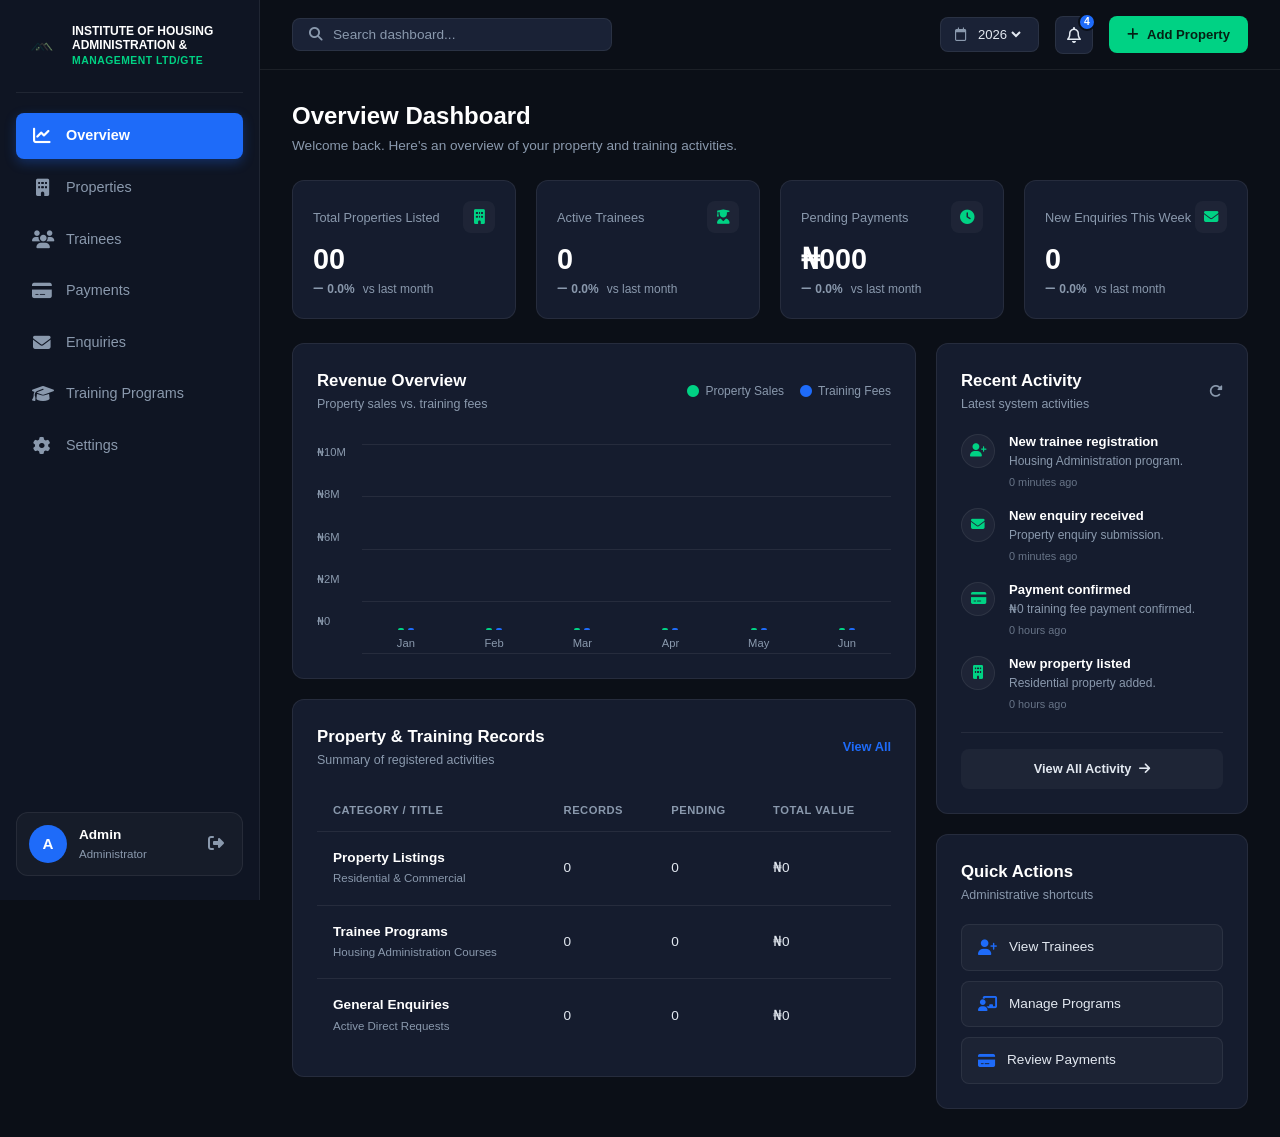
==== index.html @ 67431ed0 "Renamed file to index.html and style.css" ====
<!DOCTYPE html>
<html lang="en">

<head>
  <meta charset="UTF-8">
  <meta name="viewport" content="width=device-width, initial-scale=1.0">
  <title>Overview Dashboard - IHAM</title>
  <link rel="stylesheet" href="style.css">
  <link rel="stylesheet" href="https://cdnjs.cloudflare.com/ajax/libs/font-awesome/6.5.2/css/all.min.css">
</head>

<body>

  <div class="app-layout">

    <!-- SIDEBAR NAVIGATION -->
    <aside class="sidebar">
      
      <!-- Logo Branding -->
      <a href="overviewdashboard.html" class="logo">
        <div class="logo-mark">
          <img src="image/original logo.png" alt="Institute Logo">
        </div>
        <div class="logo-text">
          <span>INSTITUTE OF HOUSING ADMINISTRATION &amp;</span>
          <small>MANAGEMENT LTD/GTE</small>
        </div>
      </a>

      <!-- Main Navigation Links -->
      <nav class="sidebar-nav">
        <a href="overviewdashboard.html" class="nav-item active">
          <i class="fa-solid fa-chart-line"></i>
          <span>Overview</span>
        </a>

        <a href="propertymgtdashboard.html" class="nav-item">
          <i class="fa-solid fa-building"></i>
          <span>Properties</span>
        </a>

        <a href="traineesdashboard.html" class="nav-item">
          <i class="fa-solid fa-users"></i>
          <span>Trainees</span>
        </a>

        <a href="paymentdashboard.html" class="nav-item">
          <i class="fa-solid fa-credit-card"></i>
          <span>Payments</span>
        </a>

        <a href="enquirydashboard.html" class="nav-item">
          <i class="fa-solid fa-envelope"></i>
          <span>Enquiries</span>
        </a>

        <a href="trainingprogramdashboard.html" class="nav-item">
          <i class="fa-solid fa-graduation-cap"></i>
          <span>Training Programs</span>
        </a>

        <a href="settings.html" class="nav-item">
          <i class="fa-solid fa-gear"></i>
          <span>Settings</span>
        </a>
      </nav>

      <!-- User Profile Card (Reference Bottom Sidebar Style) -->
      <div class="sidebar-user">
        <div class="admin-avatar">A</div>
        <div class="admin-info">
          <strong>Admin</strong>
          <small>Administrator</small>
        </div>
        <a href="#" class="logout-btn" title="Logout">
          <i class="fa-solid fa-right-from-bracket"></i>
        </a>
      </div>

    </aside>


    <!-- MAIN CONTENT AREA -->
    <main class="main-content">

      <!-- TOPBAR NAVIGATION -->
      <header class="topbar">

        <button class="mobile-menu-toggle" aria-label="Toggle Navigation">
          <i class="fa-solid fa-bars"></i>
        </button>

        <div class="topbar-search">
          <i class="fa-solid fa-magnifying-glass"></i>
          <input type="text" placeholder="Search dashboard...">
        </div>

        <div class="topbar-actions">
          
          <div class="date-filter">
            <i class="fa-regular fa-calendar"></i>
            <select>
              <option>2026</option>
              <option>2025</option>
              <option>2024</option>
            </select>
          </div>

          <button class="icon-btn notification-btn">
            <i class="fa-regular fa-bell"></i>
            <span class="badge">4</span>
          </button>

          <a href="propertymgtdashboard.html" class="btn-primary">
            <i class="fa-solid fa-plus"></i>
            <span>Add Property</span>
          </a>

        </div>

      </header>


      <!-- PAGE BODY -->
      <div class="page-body">

        <!-- WELCOME HEADER -->
        <div class="page-header">
          <div>
            <h1>Overview Dashboard</h1>
            <p>Welcome back. Here's an overview of your property and training activities.</p>
          </div>
        </div>


        <!-- TOP STATS CARDS (GRID OF 4) -->
        <div class="stats-grid">

          <!-- Card 1 -->
          <div class="stat-card">
            <div class="stat-header">
              <span class="stat-label">Total Properties Listed</span>
              <div class="stat-icon-wrapper">
                <i class="fa-solid fa-building"></i>
              </div>
            </div>
            <div class="stat-value">00</div>
            <div class="stat-meta">
              <span class="trend neutral"><i class="fa-solid fa-minus"></i> 0.0%</span>
              <span class="meta-text">vs last month</span>
            </div>
          </div>

          <!-- Card 2 -->
          <div class="stat-card">
            <div class="stat-header">
              <span class="stat-label">Active Trainees</span>
              <div class="stat-icon-wrapper">
                <i class="fa-solid fa-user-graduate"></i>
              </div>
            </div>
            <div class="stat-value">0</div>
            <div class="stat-meta">
              <span class="trend neutral"><i class="fa-solid fa-minus"></i> 0.0%</span>
              <span class="meta-text">vs last month</span>
            </div>
          </div>

          <!-- Card 3 -->
          <div class="stat-card">
            <div class="stat-header">
              <span class="stat-label">Pending Payments</span>
              <div class="stat-icon-wrapper">
                <i class="fa-solid fa-clock"></i>
              </div>
            </div>
            <div class="stat-value">₦000</div>
            <div class="stat-meta">
              <span class="trend neutral"><i class="fa-solid fa-minus"></i> 0.0%</span>
              <span class="meta-text">vs last month</span>
            </div>
          </div>

          <!-- Card 4 -->
          <div class="stat-card">
            <div class="stat-header">
              <span class="stat-label">New Enquiries This Week</span>
              <div class="stat-icon-wrapper">
                <i class="fa-solid fa-envelope"></i>
              </div>
            </div>
            <div class="stat-value">0</div>
            <div class="stat-meta">
              <span class="trend neutral"><i class="fa-solid fa-minus"></i> 0.0%</span>
              <span class="meta-text">vs last month</span>
            </div>
          </div>

        </div>


        <!-- MAIN DASHBOARD GRID (ANALYTICS & SIDE WIDGET) -->
        <div class="dashboard-main-grid">

          <!-- LEFT SECTION: CHART & TABLE -->
          <div class="grid-left-column">

            <!-- REVENUE CHART CARD -->
            <div class="dashboard-card">
              
              <div class="card-header">
                <div>
                  <h2 class="card-title">Revenue Overview</h2>
                  <p class="card-subtitle">Property sales vs. training fees</p>
                </div>
                <div class="chart-legend">
                  <span class="legend-item property-legend"><i class="fa-solid fa-circle"></i> Property Sales</span>
                  <span class="legend-item training-legend"><i class="fa-solid fa-circle"></i> Training Fees</span>
                </div>
              </div>

              <div class="revenue-chart">
                <div class="chart-y-axis">
                  <span>₦10M</span>
                  <span>₦8M</span>
                  <span>₦6M</span>
                  <span>₦2M</span>
                  <span>₦0</span>
                </div>

                <div class="chart-area">
                  <div class="chart-grid-line"></div>
                  <div class="chart-grid-line"></div>
                  <div class="chart-grid-line"></div>
                  <div class="chart-grid-line"></div>
                  <div class="chart-grid-line"></div>

                  <div class="chart-bars">
                    
                    <div class="month">
                      <div class="bars">
                        <div class="bar property-bar" style="height:0%;"></div>
                        <div class="bar training-bar" style="height:0%;"></div>
                      </div>
                      <span>Jan</span>
                    </div>

                    <div class="month">
                      <div class="bars">
                        <div class="bar property-bar" style="height:0%;"></div>
                        <div class="bar training-bar" style="height:0%;"></div>
                      </div>
                      <span>Feb</span>
                    </div>

                    <div class="month">
                      <div class="bars">
                        <div class="bar property-bar" style="height:0%;"></div>
                        <div class="bar training-bar" style="height:0%;"></div>
                      </div>
                      <span>Mar</span>
                    </div>

                    <div class="month">
                      <div class="bars">
                        <div class="bar property-bar" style="height:0%;"></div>
                        <div class="bar training-bar" style="height:0%;"></div>
                      </div>
                      <span>Apr</span>
                    </div>

                    <div class="month">
                      <div class="bars">
                        <div class="bar property-bar" style="height:0%;"></div>
                        <div class="bar training-bar" style="height:0%;"></div>
                      </div>
                      <span>May</span>
                    </div>

                    <div class="month">
                      <div class="bars">
                        <div class="bar property-bar" style="height:0%;"></div>
                        <div class="bar training-bar" style="height:0%;"></div>
                      </div>
                      <span>Jun</span>
                    </div>

                  </div>
                </div>
              </div>

            </div>


            <!-- RECENT OVERVIEW TABLE CARD (3 DETAIL ROWS, ZEROED VALUES) -->
            <div class="dashboard-card">
              
              <div class="card-header">
                <div>
                  <h2 class="card-title">Property & Training Records</h2>
                  <p class="card-subtitle">Summary of registered activities</p>
                </div>
                <a href="#" class="card-link">View All</a>
              </div>

              <div class="table-responsive">
                <table class="data-table">
                  <thead>
                    <tr>
                      <th>CATEGORY / TITLE</th>
                      <th>RECORDS</th>
                      <th>PENDING</th>
                      <th>TOTAL VALUE</th>
                    </tr>
                  </thead>
                  <tbody>
                    <tr>
                      <td>
                        <div class="table-item-title">
                          <strong>Property Listings</strong>
                          <small>Residential & Commercial</small>
                        </div>
                      </td>
                      <td>0</td>
                      <td>0</td>
                      <td>₦0</td>
                    </tr>
                    <tr>
                      <td>
                        <div class="table-item-title">
                          <strong>Trainee Programs</strong>
                          <small>Housing Administration Courses</small>
                        </div>
                      </td>
                      <td>0</td>
                      <td>0</td>
                      <td>₦0</td>
                    </tr>
                    <tr>
                      <td>
                        <div class="table-item-title">
                          <strong>General Enquiries</strong>
                          <small>Active Direct Requests</small>
                        </div>
                      </td>
                      <td>0</td>
                      <td>0</td>
                      <td>₦0</td>
                    </tr>
                  </tbody>
                </table>
              </div>

            </div>

          </div>


          <!-- RIGHT SECTION: RECENT ACTIVITY & QUICK ACTIONS -->
          <div class="grid-right-column">

            <!-- RECENT ACTIVITY CARD -->
            <div class="dashboard-card">
              
              <div class="card-header">
                <div>
                  <h2 class="card-title">Recent Activity</h2>
                  <p class="card-subtitle">Latest system activities</p>
                </div>
                <button class="icon-btn-sm" title="Refresh">
                  <i class="fa-solid fa-rotate-right"></i>
                </button>
              </div>

              <div class="activity-feed">

                <div class="activity-item">
                  <div class="activity-icon">
                    <i class="fa-solid fa-user-plus"></i>
                  </div>
                  <div class="activity-details">
                    <strong>New trainee registration</strong>
                    <p>Housing Administration program.</p>
                    <span class="activity-time">0 minutes ago</span>
                  </div>
                </div>

                <div class="activity-item">
                  <div class="activity-icon">
                    <i class="fa-solid fa-envelope"></i>
                  </div>
                  <div class="activity-details">
                    <strong>New enquiry received</strong>
                    <p>Property enquiry submission.</p>
                    <span class="activity-time">0 minutes ago</span>
                  </div>
                </div>

                <div class="activity-item">
                  <div class="activity-icon">
                    <i class="fa-solid fa-credit-card"></i>
                  </div>
                  <div class="activity-details">
                    <strong>Payment confirmed</strong>
                    <p>₦0 training fee payment confirmed.</p>
                    <span class="activity-time">0 hours ago</span>
                  </div>
                </div>

                <div class="activity-item">
                  <div class="activity-icon">
                    <i class="fa-solid fa-building"></i>
                  </div>
                  <div class="activity-details">
                    <strong>New property listed</strong>
                    <p>Residential property added.</p>
                    <span class="activity-time">0 hours ago</span>
                  </div>
                </div>

              </div>

              <div class="card-footer">
                <a href="#" class="btn-block">View All Activity <i class="fa-solid fa-arrow-right"></i></a>
              </div>

            </div>


            <!-- QUICK ACTIONS CARD -->
            <div class="dashboard-card">
              
              <div class="card-header">
                <div>
                  <h2 class="card-title">Quick Actions</h2>
                  <p class="card-subtitle">Administrative shortcuts</p>
                </div>
              </div>

              <div class="quick-actions-list">
                <a href="traineesdashboard.html" class="action-btn">
                  <i class="fa-solid fa-user-plus"></i>
                  <span>View Trainees</span>
                </a>

                <a href="trainingprogramdashboard.html" class="action-btn">
                  <i class="fa-solid fa-chalkboard-user"></i>
                  <span>Manage Programs</span>
                </a>

                <a href="paymentdashboard.html" class="action-btn">
                  <i class="fa-solid fa-credit-card"></i>
                  <span>Review Payments</span>
                </a>
              </div>

            </div>

          </div>

        </div>

      </div>

    </main>

  </div>

</body>


</html>
---- style.css ----
/* =========================================================
   REAL ESTATE / IHAM DASHBOARD STYLESHEET
   Dark Premium Dashboard System
   ========================================================= */

/* ---------------------------------------------------------
   1. BASE & RESET
   --------------------------------------------------------- */
*, *::before, *::after {
  box-sizing: border-box;
  margin: 0;
  padding: 0;
}

body {
  font-family: -apple-system, BlinkMacSystemFont, "Segoe UI", Roboto, Helvetica, Arial, sans-serif;
  background-color: #0b0f17;
  color: #e2e8f0;
  line-height: 1.5;
  overflow-x: hidden;
  -webkit-font-smoothing: antialiased;
}

a {
  text-decoration: none;
  color: inherit;
  transition: all 0.25s cubic-bezier(0.4, 0, 0.2, 1);
}

button, select, input {
  font-family: inherit;
  font-size: inherit;
  border: none;
  outline: none;
  background: none;
  color: inherit;
}

/* App Shell Layout */
.app-layout {
  display: flex;
  min-height: 100vh;
  width: 100vw;
}

/* ---------------------------------------------------------
   2. SIDEBAR NAVIGATION
   --------------------------------------------------------- */
.sidebar {
  width: 260px;
  background-color: #0f1523;
  border-right: 1px solid rgba(255, 255, 255, 0.07);
  display: flex;
  flex-direction: column;
  position: fixed;
  top: 0;
  bottom: 0;
  left: 0;
  z-index: 1000;
  padding: 24px 16px;
  transition: all 0.25s cubic-bezier(0.4, 0, 0.2, 1);
}

/* Logo */
.logo {
  display: flex;
  align-items: center;
  gap: 12px;
  padding: 0 8px 24px 8px;
  border-bottom: 1px solid rgba(255, 255, 255, 0.07);
  margin-bottom: 20px;
}

.logo-mark {
  width: 36px;
  height: 36px;
  flex-shrink: 0;
  display: flex;
  align-items: center;
  justify-content: center;
}

.logo-mark img {
  max-width: 100%;
  max-height: 100%;
  object-fit: contain;
}

.logo-text {
  display: flex;
  flex-direction: column;
}

.logo-text span {
  font-size: 0.75rem;
  font-weight: 700;
  color: #ffffff;
  line-height: 1.2;
}

.logo-text small {
  font-size: 0.65rem;
  color: #00d284;
  font-weight: 600;
  letter-spacing: 0.5px;
}

/* Navigation Links */
.sidebar-nav {
  display: flex;
  flex-direction: column;
  gap: 6px;
  flex: 1;
}

.nav-item {
  display: flex;
  align-items: center;
  gap: 14px;
  padding: 12px 16px;
  border-radius: 8px;
  color: #8a99ad;
  font-size: 0.9rem;
  font-weight: 500;
}

.nav-item i {
  font-size: 1.1rem;
  width: 20px;
  text-align: center;
}

.nav-item:hover {
  color: #ffffff;
  background-color: rgba(255, 255, 255, 0.04);
}

.nav-item.active {
  background-color: #1e6bf9;
  color: #ffffff;
  font-weight: 600;
  box-shadow: 0 4px 12px rgba(30, 107, 249, 0.3);
}

/* Sidebar Bottom Profile Widget */
.sidebar-user {
  display: flex;
  align-items: center;
  gap: 12px;
  padding: 12px;
  background-color: rgba(255, 255, 255, 0.03);
  border: 1px solid rgba(255, 255, 255, 0.07);
  border-radius: 12px;
  margin-top: auto;
}

.admin-avatar {
  width: 38px;
  height: 38px;
  border-radius: 50%;
  background-color: #1e6bf9;
  color: #ffffff;
  display: flex;
  align-items: center;
  justify-content: center;
  font-weight: 700;
  font-size: 0.95rem;
  flex-shrink: 0;
}

.admin-info {
  display: flex;
  flex-direction: column;
  flex: 1;
  overflow: hidden;
}

.admin-info strong {
  font-size: 0.85rem;
  color: #ffffff;
  white-space: nowrap;
  text-overflow: ellipsis;
  overflow: hidden;
}

.admin-info small {
  font-size: 0.72rem;
  color: #8a99ad;
}

.logout-btn {
  color: #8a99ad;
  padding: 6px;
  font-size: 1rem;
}

.logout-btn:hover {
  color: #ff4d4f;
}

/* ---------------------------------------------------------
   3. MAIN CONTENT AREA & TOPBAR
   --------------------------------------------------------- */
.main-content {
  margin-left: 260px;
  flex: 1;
  display: flex;
  flex-direction: column;
  min-width: 0;
}

/* Topbar */
.topbar {
  height: 70px;
  padding: 0 32px;
  display: flex;
  align-items: center;
  justify-content: space-between;
  border-bottom: 1px solid rgba(255, 255, 255, 0.07);
  background-color: #0b0f17;
  position: sticky;
  top: 0;
  z-index: 900;
}

.mobile-menu-toggle {
  display: none;
  font-size: 1.25rem;
  color: #8a99ad;
  cursor: pointer;
}

/* Top Search Bar */
.topbar-search {
  display: flex;
  align-items: center;
  gap: 10px;
  background-color: #1a2236;
  border: 1px solid rgba(255, 255, 255, 0.07);
  padding: 8px 16px;
  border-radius: 8px;
  width: 320px;
  transition: all 0.25s cubic-bezier(0.4, 0, 0.2, 1);
}

.topbar-search:focus-within {
  border-color: #1e6bf9;
}

.topbar-search i {
  color: #8a99ad;
  font-size: 0.85rem;
}

.topbar-search input {
  width: 100%;
  font-size: 0.85rem;
}

.topbar-search input::placeholder {
  color: #8a99ad;
}

/* Top Actions */
.topbar-actions {
  display: flex;
  align-items: center;
  gap: 16px;
}

.date-filter {
  display: flex;
  align-items: center;
  gap: 8px;
  background-color: #1a2236;
  border: 1px solid rgba(255, 255, 255, 0.07);
  padding: 8px 14px;
  border-radius: 8px;
  font-size: 0.82rem;
  color: #8a99ad;
}

.date-filter select {
  cursor: pointer;
  color: #e2e8f0;
}

.date-filter select option {
  background-color: #151c2e;
  color: #e2e8f0;
}

/* Notification & Action Buttons */
.icon-btn {
  position: relative;
  width: 38px;
  height: 38px;
  border-radius: 8px;
  background-color: #1a2236;
  border: 1px solid rgba(255, 255, 255, 0.07);
  color: #e2e8f0;
  display: flex;
  align-items: center;
  justify-content: center;
  cursor: pointer;
  transition: all 0.25s cubic-bezier(0.4, 0, 0.2, 1);
}

.icon-btn:hover {
  background-color: #1c253c;
}

.icon-btn .badge {
  position: absolute;
  top: -4px;
  right: -4px;
  background-color: #1e6bf9;
  color: #ffffff;
  font-size: 0.65rem;
  font-weight: 700;
  width: 18px;
  height: 18px;
  border-radius: 50%;
  display: flex;
  align-items: center;
  justify-content: center;
  border: 2px solid #0b0f17;
}

.btn-primary {
  display: inline-flex;
  align-items: center;
  gap: 8px;
  background-color: #00d284;
  color: #052014;
  font-weight: 700;
  font-size: 0.82rem;
  padding: 9px 18px;
  border-radius: 8px;
  transition: all 0.25s cubic-bezier(0.4, 0, 0.2, 1);
}

.btn-primary:hover {
  background-color: #00ea93;
  transform: translateY(-1px);
}

/* ---------------------------------------------------------
   4. PAGE BODY & METRIC CARDS
   --------------------------------------------------------- */
.page-body {
  padding: 28px 32px;
  display: flex;
  flex-direction: column;
  gap: 24px;
}

.page-header h1 {
  font-size: 1.5rem;
  font-weight: 700;
  color: #ffffff;
}

.page-header p {
  font-size: 0.85rem;
  color: #8a99ad;
  margin-top: 2px;
}

/* Top Metric Grid (4 Cards) */
.stats-grid {
  display: grid;
  grid-template-columns: repeat(4, 1fr);
  gap: 20px;
}

.stat-card {
  background-color: #151c2e;
  border: 1px solid rgba(255, 255, 255, 0.07);
  border-radius: 12px;
  padding: 20px;
  display: flex;
  flex-direction: column;
  justify-content: space-between;
  transition: all 0.25s cubic-bezier(0.4, 0, 0.2, 1);
}

.stat-card:hover {
  border-color: rgba(255, 255, 255, 0.12);
  transform: translateY(-2px);
}

.stat-header {
  display: flex;
  align-items: center;
  justify-content: space-between;
}

.stat-label {
  font-size: 0.8rem;
  color: #8a99ad;
  font-weight: 500;
}

.stat-icon-wrapper {
  width: 32px;
  height: 32px;
  border-radius: 8px;
  background-color: rgba(255, 255, 255, 0.04);
  color: #00d284;
  display: flex;
  align-items: center;
  justify-content: center;
  font-size: 0.9rem;
}

.stat-value {
  font-size: 1.8rem;
  font-weight: 700;
  color: #ffffff;
  margin: 12px 0 6px 0;
  line-height: 1;
}

.stat-meta {
  display: flex;
  align-items: center;
  gap: 8px;
  font-size: 0.75rem;
}

.trend.neutral {
  color: #8a99ad;
  font-weight: 600;
}

.meta-text {
  color: #8a99ad;
}

/* ---------------------------------------------------------
   5. DASHBOARD MAIN GRID (CHARTS, TABLES & ACTIVITY)
   --------------------------------------------------------- */
.dashboard-main-grid {
  display: grid;
  grid-template-columns: 2fr 1fr;
  gap: 20px;
  align-items: start;
}

.grid-left-column,
.grid-right-column {
  display: flex;
  flex-direction: column;
  gap: 20px;
}

/* Reusable Dashboard Card Structure */
.dashboard-card {
  background-color: #151c2e;
  border: 1px solid rgba(255, 255, 255, 0.07);
  border-radius: 12px;
  padding: 24px;
}

.card-header {
  display: flex;
  align-items: center;
  justify-content: space-between;
  margin-bottom: 20px;
}

.card-title {
  font-size: 1.05rem;
  font-weight: 700;
  color: #ffffff;
}

.card-subtitle {
  font-size: 0.78rem;
  color: #8a99ad;
  margin-top: 2px;
}

.card-link {
  font-size: 0.8rem;
  color: #1e6bf9;
  font-weight: 600;
}

.card-link:hover {
  text-decoration: underline;
}

/* Chart Container styling */
.chart-legend {
  display: flex;
  align-items: center;
  gap: 16px;
}

.legend-item {
  font-size: 0.75rem;
  color: #8a99ad;
  display: flex;
  align-items: center;
  gap: 6px;
}

.property-legend i { color: #00d284; }
.training-legend i { color: #1e6bf9; }

.revenue-chart {
  display: flex;
  gap: 16px;
  height: 220px;
  padding-top: 10px;
}

.chart-y-axis {
  display: flex;
  flex-direction: column;
  justify-content: space-between;
  font-size: 0.7rem;
  color: #8a99ad;
  padding-bottom: 24px;
}

.chart-area {
  flex: 1;
  position: relative;
  display: flex;
  flex-direction: column;
  justify-content: space-between;
}

.chart-grid-line {
  width: 100%;
  height: 1px;
  background-color: rgba(255, 255, 255, 0.07);
}

.chart-bars {
  position: absolute;
  inset: 0 0 24px 0;
  display: flex;
  justify-content: space-around;
  align-items: flex-end;
}

.month {
  display: flex;
  flex-direction: column;
  align-items: center;
  gap: 8px;
  height: 100%;
  justify-content: flex-end;
}

.month > span {
  font-size: 0.7rem;
  color: #8a99ad;
  position: absolute;
  bottom: -22px;
}

.bars {
  display: flex;
  gap: 4px;
  align-items: flex-end;
  height: 100%;
  width: 16px;
}

.bar {
  width: 6px;
  border-radius: 4px 4px 0 0;
  min-height: 2px;
}

.property-bar { background-color: #00d284; }
.training-bar { background-color: #1e6bf9; }

/* ---------------------------------------------------------
   6. DATA TABLE STYLING
   --------------------------------------------------------- */
.table-responsive {
  width: 100%;
  overflow-x: auto;
}

.data-table {
  width: 100%;
  border-collapse: collapse;
  text-align: left;
}

.data-table th {
  padding: 12px 16px;
  font-size: 0.7rem;
  font-weight: 700;
  color: #8a99ad;
  letter-spacing: 0.5px;
  border-bottom: 1px solid rgba(255, 255, 255, 0.07);
  text-transform: uppercase;
}

.data-table td {
  padding: 16px;
  font-size: 0.85rem;
  color: #e2e8f0;
  border-bottom: 1px solid rgba(255, 255, 255, 0.07);
}

.data-table tbody tr:last-child td {
  border-bottom: none;
}

.data-table tbody tr:hover {
  background-color: rgba(255, 255, 255, 0.02);
}

.table-item-title strong {
  display: block;
  color: #ffffff;
  font-size: 0.85rem;
}

.table-item-title small {
  color: #8a99ad;
  font-size: 0.72rem;
}

/* ---------------------------------------------------------
   7. RECENT ACTIVITY & QUICK ACTIONS
   --------------------------------------------------------- */
.icon-btn-sm {
  color: #8a99ad;
  cursor: pointer;
  font-size: 0.85rem;
  transition: all 0.25s cubic-bezier(0.4, 0, 0.2, 1);
}

.icon-btn-sm:hover {
  color: #ffffff;
}

.activity-feed {
  display: flex;
  flex-direction: column;
  gap: 18px;
}

.activity-item {
  display: flex;
  gap: 14px;
  align-items: flex-start;
}

.activity-icon {
  width: 34px;
  height: 34px;
  border-radius: 50%;
  background-color: rgba(255, 255, 255, 0.04);
  border: 1px solid rgba(255, 255, 255, 0.07);
  color: #00d284;
  display: flex;
  align-items: center;
  justify-content: center;
  font-size: 0.85rem;
  flex-shrink: 0;
}

.activity-details strong {
  display: block;
  font-size: 0.82rem;
  color: #ffffff;
  line-height: 1.2;
}

.activity-details p {
  font-size: 0.75rem;
  color: #8a99ad;
  margin-top: 2px;
}

.activity-time {
  display: block;
  font-size: 0.68rem;
  color: #8a99ad;
  margin-top: 4px;
  opacity: 0.7;
}

.card-footer {
  margin-top: 20px;
  padding-top: 16px;
  border-top: 1px solid rgba(255, 255, 255, 0.07);
}

.btn-block {
  display: flex;
  align-items: center;
  justify-content: center;
  gap: 8px;
  width: 100%;
  padding: 10px;
  background-color: rgba(255, 255, 255, 0.04);
  border-radius: 8px;
  color: #e2e8f0;
  font-size: 0.8rem;
  font-weight: 600;
  transition: all 0.25s cubic-bezier(0.4, 0, 0.2, 1);
}

.btn-block:hover {
  background-color: #1c253c;
  color: #ffffff;
}

/* Quick Actions List */
.quick-actions-list {
  display: flex;
  flex-direction: column;
  gap: 10px;
}

.action-btn {
  display: flex;
  align-items: center;
  gap: 12px;
  padding: 12px 16px;
  background-color: rgba(255, 255, 255, 0.03);
  border: 1px solid rgba(255, 255, 255, 0.07);
  border-radius: 8px;
  color: #e2e8f0;
  font-size: 0.85rem;
  font-weight: 500;
  transition: all 0.25s cubic-bezier(0.4, 0, 0.2, 1);
}

.action-btn i {
  color: #1e6bf9;
  font-size: 0.95rem;
}

.action-btn:hover {
  background-color: #1c253c;
  border-color: rgba(255, 255, 255, 0.12);
  color: #ffffff;
  transform: translateX(3px);
}

/* ---------------------------------------------------------
   8. RESPONSIVE BREAKPOINTS
   --------------------------------------------------------- */
@media (max-width: 1200px) {
  .stats-grid {
    grid-template-columns: repeat(2, 1fr);
  }
  
  .dashboard-main-grid {
    grid-template-columns: 1fr;
  }
}

@media (max-width: 850px) {
  .sidebar {
    left: -100%;
  }

  .sidebar.show {
    left: 0;
  }

  .main-content {
    margin-left: 0;
  }

  .mobile-menu-toggle {
    display: block;
  }

  .topbar-search {
    width: 200px;
  }

  .topbar {
    padding: 0 16px;
  }

  .page-body {
    padding: 20px 16px;
  }
}

@media (max-width: 580px) {
  .stats-grid {
    grid-template-columns: 1fr;
  }

  .topbar-search {
    display: none;
  }

  .topbar-actions {
    gap: 8px;
  }

  .btn-primary span {
    display: none;
  }

  .btn-primary {
    padding: 9px 12px;
  }
}
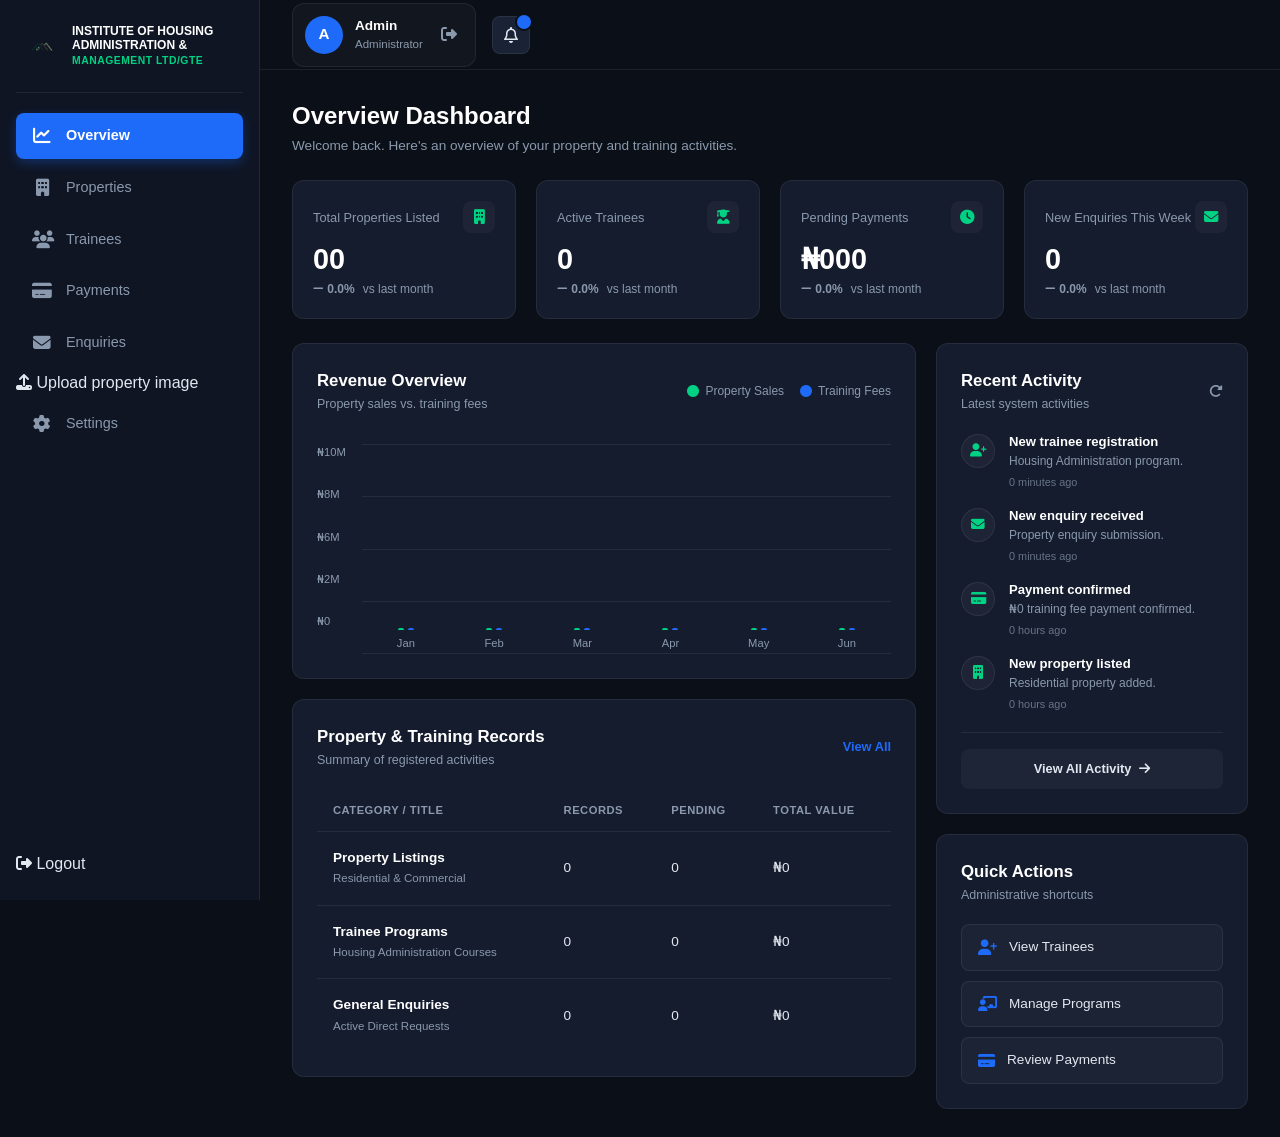
==== commit 9ddf9ef0: "Update dashboard files" ====
--- a/index.html
+++ b/index.html
@@ -1,4 +1,3 @@
-
 <!DOCTYPE html>
 <html lang="en">
 
@@ -8,6 +7,10 @@
   <title>Overview Dashboard - IHAM</title>
   <link rel="stylesheet" href="style.css">
   <link rel="stylesheet" href="https://cdnjs.cloudflare.com/ajax/libs/font-awesome/6.5.2/css/all.min.css">
+
+  <!-- Font Awesome -->
+  <link rel="stylesheet" href="https://cdnjs.cloudflare.com/ajax/libs/font-awesome/6.5.2/css/all.min.css">
+
 </head>
 
 <body>
@@ -16,7 +19,6 @@
 
     <!-- SIDEBAR NAVIGATION -->
     <aside class="sidebar">
-      
       <!-- Logo Branding -->
       <a href="overviewdashboard.html" class="logo">
         <div class="logo-mark">
@@ -30,7 +32,8 @@
 
       <!-- Main Navigation Links -->
       <nav class="sidebar-nav">
-        <a href="overviewdashboard.html" class="nav-item active">
+        
+        <a href="index.html" class="nav-item active">
           <i class="fa-solid fa-chart-line"></i>
           <span>Overview</span>
         </a>
@@ -55,9 +58,9 @@
           <span>Enquiries</span>
         </a>
 
-        <a href="trainingprogramdashboard.html" class="nav-item">
-          <i class="fa-solid fa-graduation-cap"></i>
-          <span>Training Programs</span>
+        <a href="propertyupload.html" class="active">
+          <i class="fa-solid fa-upload"></i>
+          <span>Upload property image </span>
         </a>
 
         <a href="settings.html" class="nav-item">
@@ -66,17 +69,14 @@
         </a>
       </nav>
 
-      <!-- User Profile Card (Reference Bottom Sidebar Style) -->
-      <div class="sidebar-user">
-        <div class="admin-avatar">A</div>
-        <div class="admin-info">
-          <strong>Admin</strong>
-          <small>Administrator</small>
-        </div>
-        <a href="#" class="logout-btn" title="Logout">
-          <i class="fa-solid fa-right-from-bracket"></i>
-        </a>
-      </div>
+
+      <div class="sidebar-bottom">
+            <a href="#">
+                <i class="fa-solid fa-right-from-bracket"></i>
+                <span>Logout</span>
+            </a>
+        </div>
+
 
     </aside>
 
@@ -86,36 +86,29 @@
 
       <!-- TOPBAR NAVIGATION -->
       <header class="topbar">
-
         <button class="mobile-menu-toggle" aria-label="Toggle Navigation">
           <i class="fa-solid fa-bars"></i>
         </button>
 
-        <div class="topbar-search">
-          <i class="fa-solid fa-magnifying-glass"></i>
-          <input type="text" placeholder="Search dashboard...">
-        </div>
 
         <div class="topbar-actions">
-          
-          <div class="date-filter">
-            <i class="fa-regular fa-calendar"></i>
-            <select>
-              <option>2026</option>
-              <option>2025</option>
-              <option>2024</option>
-            </select>
-          </div>
+
+          <div class="sidebar-user">
+            <div class="admin-avatar">A</div>
+            <div class="admin-info">
+              <strong>Admin</strong>
+              <small>Administrator</small>
+            </div>
+            <a href="#" class="logout-btn" title="Logout">
+              <i class="fa-solid fa-right-from-bracket"></i>
+            </a>
+          </div>
+
 
           <button class="icon-btn notification-btn">
             <i class="fa-regular fa-bell"></i>
-            <span class="badge">4</span>
+            <span class="badge"></span>
           </button>
-
-          <a href="propertymgtdashboard.html" class="btn-primary">
-            <i class="fa-solid fa-plus"></i>
-            <span>Add Property</span>
-          </a>
 
         </div>
 
@@ -208,7 +201,7 @@
 
             <!-- REVENUE CHART CARD -->
             <div class="dashboard-card">
-              
+
               <div class="card-header">
                 <div>
                   <h2 class="card-title">Revenue Overview</h2>
@@ -237,7 +230,7 @@
                   <div class="chart-grid-line"></div>
 
                   <div class="chart-bars">
-                    
+
                     <div class="month">
                       <div class="bars">
                         <div class="bar property-bar" style="height:0%;"></div>
@@ -295,7 +288,7 @@
 
             <!-- RECENT OVERVIEW TABLE CARD (3 DETAIL ROWS, ZEROED VALUES) -->
             <div class="dashboard-card">
-              
+
               <div class="card-header">
                 <div>
                   <h2 class="card-title">Property & Training Records</h2>
@@ -362,7 +355,7 @@
 
             <!-- RECENT ACTIVITY CARD -->
             <div class="dashboard-card">
-              
+
               <div class="card-header">
                 <div>
                   <h2 class="card-title">Recent Activity</h2>
@@ -430,7 +423,7 @@
 
             <!-- QUICK ACTIONS CARD -->
             <div class="dashboard-card">
-              
+
               <div class="card-header">
                 <div>
                   <h2 class="card-title">Quick Actions</h2>
@@ -469,5 +462,64 @@
 
 </body>
 
+<script>
+
+  document.addEventListener('DOMContentLoaded', () => {
+    const mobileToggle = document.querySelector('.mobile-menu-toggle');
+    const sidebar = document.querySelector('.sidebar');
+
+    // Create backdrop overlay dynamically for closing the sidebar on click/tap outside
+    const overlay = document.createElement('div');
+    overlay.classList.add('sidebar-overlay');
+    document.body.appendChild(overlay);
+
+    // Function to open sidebar
+    function openSidebar() {
+      sidebar.classList.add('active');
+      overlay.classList.add('active');
+      document.body.style.overflow = 'hidden'; // Prevent background scrolling
+      mobileToggle.setAttribute('aria-expanded', 'true');
+    }
+
+    // Function to close sidebar
+    function closeSidebar() {
+      sidebar.classList.remove('active');
+      overlay.classList.remove('active');
+      document.body.style.overflow = ''; // Restore background scrolling
+      mobileToggle.setAttribute('aria-expanded', 'false');
+    }
+
+    // Toggle button click event
+    if (mobileToggle) {
+      mobileToggle.addEventListener('click', (e) => {
+        e.stopPropagation();
+        const isOpen = sidebar.classList.contains('active');
+        if (isOpen) {
+          closeSidebar();
+        } else {
+          openSidebar();
+        }
+      });
+    }
+
+    // Close when clicking on backdrop overlay
+    overlay.addEventListener('click', closeSidebar);
+
+    // Close when pressing the Escape key
+    document.addEventListener('keydown', (e) => {
+      if (e.key === 'Escape' && sidebar.classList.contains('active')) {
+        closeSidebar();
+      }
+    });
+
+    // Automatically reset states when resizing screen past mobile breakpoint (850px)
+    window.addEventListener('resize', () => {
+      if (window.innerWidth > 850 && sidebar.classList.contains('active')) {
+        closeSidebar();
+      }
+    });
+  });
+</script>
+
 
 </html>
--- a/style.css
+++ b/style.css
@@ -6,7 +6,9 @@
 /* ---------------------------------------------------------
    1. BASE & RESET
    --------------------------------------------------------- */
-*, *::before, *::after {
+*,
+*::before,
+*::after {
   box-sizing: border-box;
   margin: 0;
   padding: 0;
@@ -27,7 +29,9 @@
   transition: all 0.25s cubic-bezier(0.4, 0, 0.2, 1);
 }
 
-button, select, input {
+button,
+select,
+input {
   font-family: inherit;
   font-size: inherit;
   border: none;
@@ -228,7 +232,53 @@
   font-size: 1.25rem;
   color: #8a99ad;
   cursor: pointer;
-}
+
+}
+
+
+
+/* --- MOBILE MENU TOGGLE BUTTON --- */
+.mobile-menu-toggle {
+  display: none;
+  align-items: center;
+  justify-content: center;
+  width: 40px;
+  height: 40px;
+  background-color: #111827;
+  border: 1px solid #1f293d;
+  border-radius: 8px;
+  color: #8a99ad;
+  font-size: 1.1rem;
+  cursor: pointer;
+  transition: all 0.2s ease;
+  outline: none;
+  padding: 0;
+}
+
+/* Hover & Active Feedback */
+.mobile-menu-toggle:hover {
+  background-color: #1f293d;
+  color: #ffffff;
+  border-color: #374151;
+}
+
+.mobile-menu-toggle:active {
+  transform: scale(0.95);
+}
+
+/* Accessibility Focus Indicator */
+.mobile-menu-toggle:focus-visible {
+  border-color: #2563eb;
+  box-shadow: 0 0 0 2px rgba(37, 99, 235, 0.4);
+}
+
+
+
+
+
+
+
+
 
 /* Top Search Bar */
 .topbar-search {
@@ -507,8 +557,13 @@
   gap: 6px;
 }
 
-.property-legend i { color: #00d284; }
-.training-legend i { color: #1e6bf9; }
+.property-legend i {
+  color: #00d284;
+}
+
+.training-legend i {
+  color: #1e6bf9;
+}
 
 .revenue-chart {
   display: flex;
@@ -557,7 +612,7 @@
   justify-content: flex-end;
 }
 
-.month > span {
+.month>span {
   font-size: 0.7rem;
   color: #8a99ad;
   position: absolute;
@@ -578,8 +633,13 @@
   min-height: 2px;
 }
 
-.property-bar { background-color: #00d284; }
-.training-bar { background-color: #1e6bf9; }
+.property-bar {
+  background-color: #00d284;
+}
+
+.training-bar {
+  background-color: #1e6bf9;
+}
 
 /* ---------------------------------------------------------
    6. DATA TABLE STYLING
@@ -758,7 +818,7 @@
   .stats-grid {
     grid-template-columns: repeat(2, 1fr);
   }
-  
+
   .dashboard-main-grid {
     grid-template-columns: 1fr;
   }
@@ -814,4 +874,61 @@
   .btn-primary {
     padding: 9px 12px;
   }
+}
+
+
+
+
+/* =========================================
+
+==============================================*/
+
+
+/* Off-canvas positioning for mobile screens */
+@media (max-width: 850px) {
+  .sidebar {
+    position: fixed;
+    top: 0;
+    left: -260px;
+    /* Hide sidebar completely off-screen to the left */
+    width: 260px;
+    height: 100vh;
+    z-index: 1000;
+    transition: transform 0.3s cubic-bezier(0.4, 0, 0.2, 1);
+    box-shadow: none;
+  }
+
+  /* Slide in smoothly when active */
+  .sidebar.active {
+    transform: translateX(260px);
+    box-shadow: 4px 0 16px rgba(0, 0, 0, 0.25);
+  }
+
+  .main-content {
+    margin-left: 0;
+  }
+
+  .mobile-menu-toggle {
+    display: block;
+    cursor: pointer;
+  }
+}
+
+/* Screen overlay backdrop */
+.sidebar-overlay {
+  position: fixed;
+  top: 0;
+  left: 0;
+  width: 100vw;
+  height: 100vh;
+  background-color: rgba(0, 0, 0, 0.5);
+  z-index: 999;
+  opacity: 0;
+  visibility: hidden;
+  transition: opacity 0.3s ease, visibility 0.3s ease;
+}
+
+.sidebar-overlay.active {
+  opacity: 1;
+  visibility: visible;
 }
